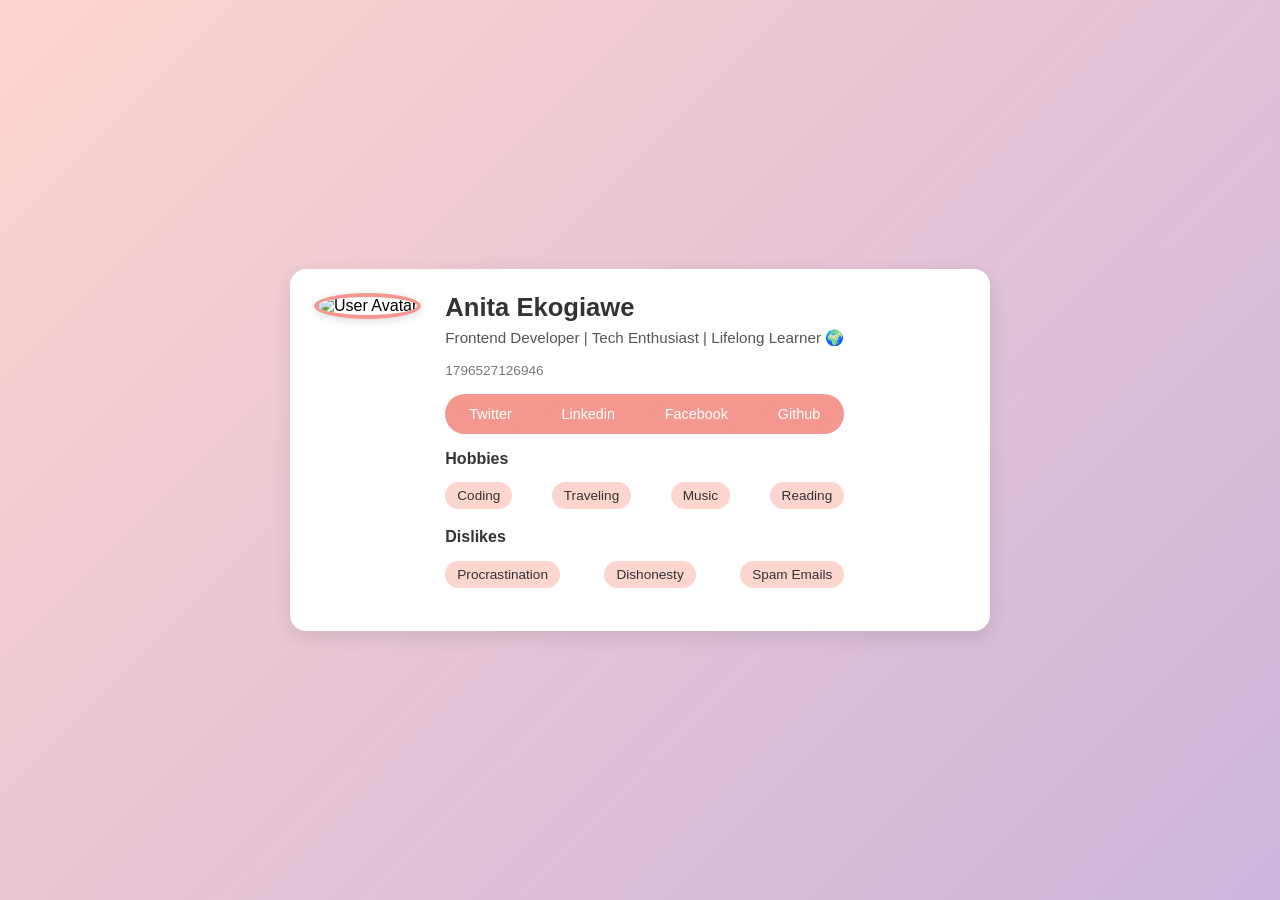
==== index.html @ b5290504 "Add files via upload" ====
<!DOCTYPE html>
<html lang="en">
<head>
    <meta charset="UTF-8">
    <meta name="viewport" content="width=device-width, initial-scale=1.0">
    <link rel="stylesheet" href="style.css">
    <title>Profile Card</title>
</head>
<body>
   <article data-testid="test-profile-card">

    <div class="profile-container">

      <!-- Avatar -->

        <figure>

            <img src="images/woman.png"alt="User Avatar" data-testid="test-user-avatar" />

        </figure>

      <!-- User Info -->

        <div class="profile-details">

            <h2 data-testid="test-user-name" aria-label="User Name">
                Anita Ekogiawe
            </h2>

            <p data-testid="test-user-bio">

                Frontend Developer | Tech Enthusiast | Lifelong Learner 🌍

            </p>

            <time data-testid="test-user-time"></time>

            <!-- Social Links -->
            <nav data-testid="test-user-social-links" aria-label="Social Links">

                <a 
                    href="https://twiter.com"  target="_blank"
                    rel="noopener noreferrer" data-testid="test-user-social-twitter">
                    Twitter
                </a>

                <a
                    href="https://linkedin.com"
                    target="_blank"
                    rel="noopener noreferrer"
                    data-testid="test-user-social-linkedin">
                    
                    Linkedin
                </a>

                <a
                    href="https://facebook.com"
                    target="_blank"
                    rel="noopener noreferrer"
                    data-testid="test-user-social-linkedin">
                    Facebook
                </a>

                <a
                    href="https://github.com"
                    target="_blank"
                    rel="noopener noreferrer"
                    data-testid="test-user-social-github">
                    Github
                    
                </a>

            </nav>
            

            <!-- Hobbies -->

            <section>
                <h3>Hobbies</h3>
                <ul data-testid="test-user-hobbies">
                    <li>Coding</li>
                    <li>Traveling</li>
                    <li>Music</li>
                    <li>Reading</li>
                </ul>
            </section>

            <!-- Dislikes -->

            <section>
                <h3>Dislikes</h3>
                <ul data-testid="test-user-dislikes">
                    <li>Procrastination</li>
                    <li>Dishonesty</li>
                    <li>Spam Emails</li>
                </ul>

            </section>

            

        </div>

    </div>

  </article>

    
  <script src="script.js"></script>
</body> 
</html>
---- style.css ----
* {
    box-sizing: border-box;
    margin: 0;
    padding: 0;
    font-family: "Poppins", sans-serif;
}

body {
    background: linear-gradient(135deg, #fcd5ce, #cdb4db);
    display: flex;
    align-items: center;
    justify-content: center;
    min-height: 100vh;
    padding: 1rem;
}

/* ======== PROFILE CARD ======== */

article[data-testid="test-profile-card"] {
    background-color: #fff;
    border-radius: 1rem;
    box-shadow: 0 6px 18px rgba(0, 0, 0, 0.1);
    max-width: 700px;
    width: 100%;
    display: flex;
    flex-direction: column;
    overflow: hidden;
    transition: transform 0.3s ease;
}

article:hover { 
    transform: translateY(-5px);
}

/* ======== LAYOUT ======== */

.profile-container {
    display: flex;
    flex-direction: column;
    align-items: center;
    text-align: center;
    padding: 1.5rem;
    gap: 1.5rem;
}

@media (min-width: 700px) {
    .profile-container {
        flex-direction: row;
        text-align: left;
        align-items: flex-start;
    }
   
}

/* ======== AVATAR ======== */

figure {
    margin: 0;
}

[data-testid="test-user-avatar"] {
    width: 140px;
    height: 140px;
    border-radius: 50%;
    object-fit: cover;
    border: 4px solid #f4978e;
    box-shadow: 0 2px 8px rgba(0, 0, 0, 0.15);
}

/* ======== TEXT CONTENT ======== */
h2 {
    font-size: 1.6rem;
    color: #333;
    margin-bottom: 0.3rem;
}

[data-testid="test-user-bio"] {
    color: #555;
    font-size: 0.95rem;
    margin-bottom: 0.8rem;
    line-height: 1.4;
}

[data-testid="test-user-time"] {
    font-size: 0.85rem;
    color: #777;
    margin-bottom: 1rem;
    display: inline-block;
}

/* ======== SOCIAL LINKS ======== */
[data-testid="test-user-social-links"] {
    display: flex;
    justify-content: space-between;
    flex-wrap: wrap;
    gap: 10px;
    margin-bottom: 1rem;
    
}
[data-testid^="test-user-social-"] {
    background-color: #f4978e;
    color: white;
    text-decoration: none;
    padding: 6px 12px;
    border-radius: 20px;
    font-size: 0.9rem;
    transition: background-color 0.3s;
}

[data-testid^="test-user-social-"]:hover,

[data-testid^="test-user-social-"]:focus {
    background: #e76f51;
    outline: none;
}

/* ======== LIST SECTIONS ======== */

section { 
    margin-bottom: 1.2rem;
} 

section h3 {
    color: #333;
    margin-bottom: 0.9rem;
    font-size: 1rem;
}

 ul{
        list-style: none;
        display: flex;
        justify-content: space-between;
        flex-wrap: wrap;
        /* gap: 0.5rem  */
    }

li {
    background: #fcd5ce;
    color: #333;
   padding: 6px 12px;
    border-radius: 20px;
    font-size: 0.85rem;
}

li:hover {
    background: #f4978e;
    color: #fff;
}

/* ======== RESPONSIVENESS ======== */

@media (max-width: 480px) {

    [data-testid="test-user-avatar"] {
        width: 100px;
        height: 100px;
    }

    header h2 {
        font-size: 1.3rem;
    }

    [data-testid="test-user-bio"] {
        font-size: 0.85rem;

    }

   
}
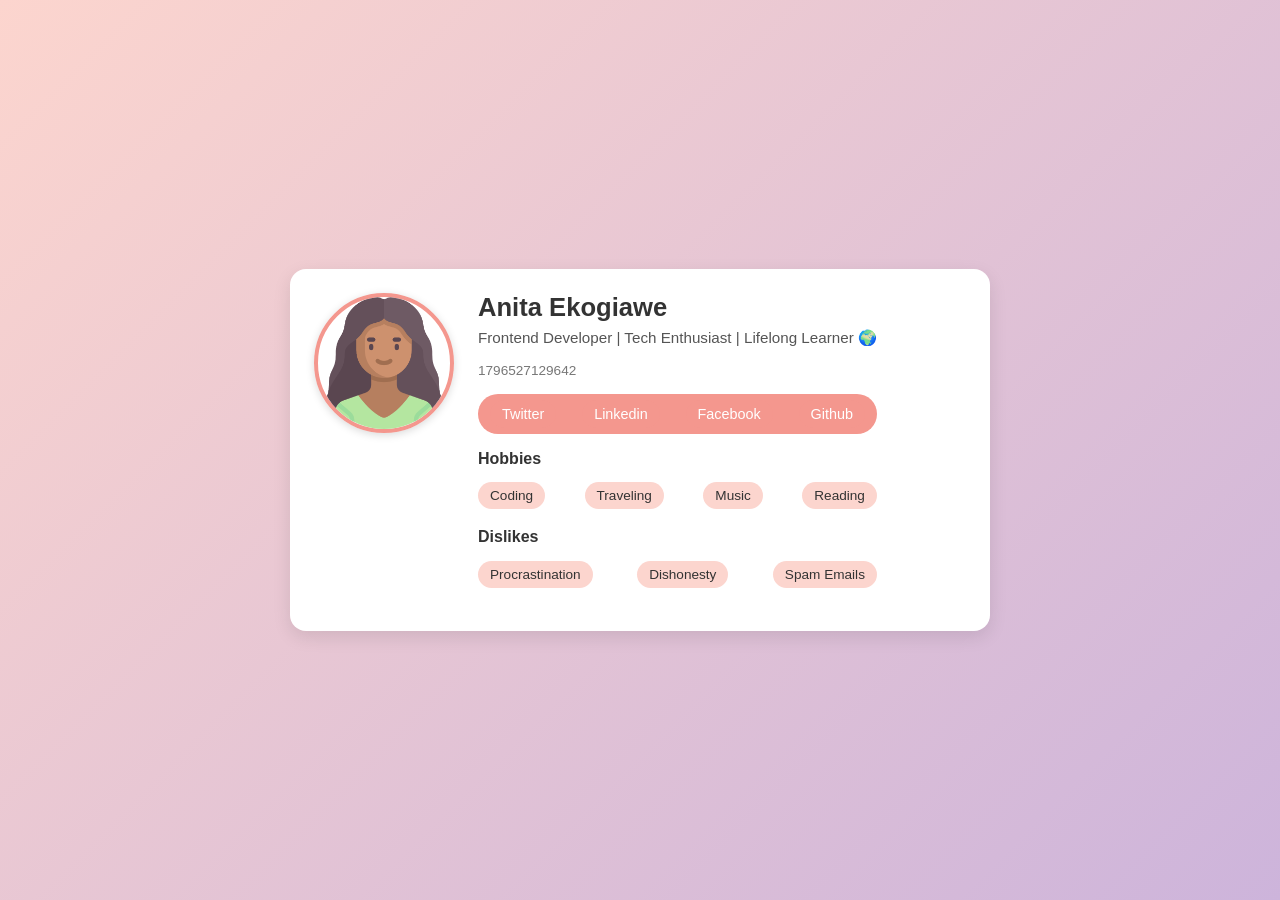
==== commit edd1ce17: "Update index.html" ====
--- a/index.html
+++ b/index.html
@@ -15,7 +15,7 @@
 
         <figure>
 
-            <img src="images/woman.png"alt="User Avatar" data-testid="test-user-avatar" />
+            <img src="woman.png"alt="User Avatar" data-testid="test-user-avatar" />
 
         </figure>
 
@@ -108,4 +108,5 @@
     
   <script src="script.js"></script>
 </body> 
-</html>+
+</html>
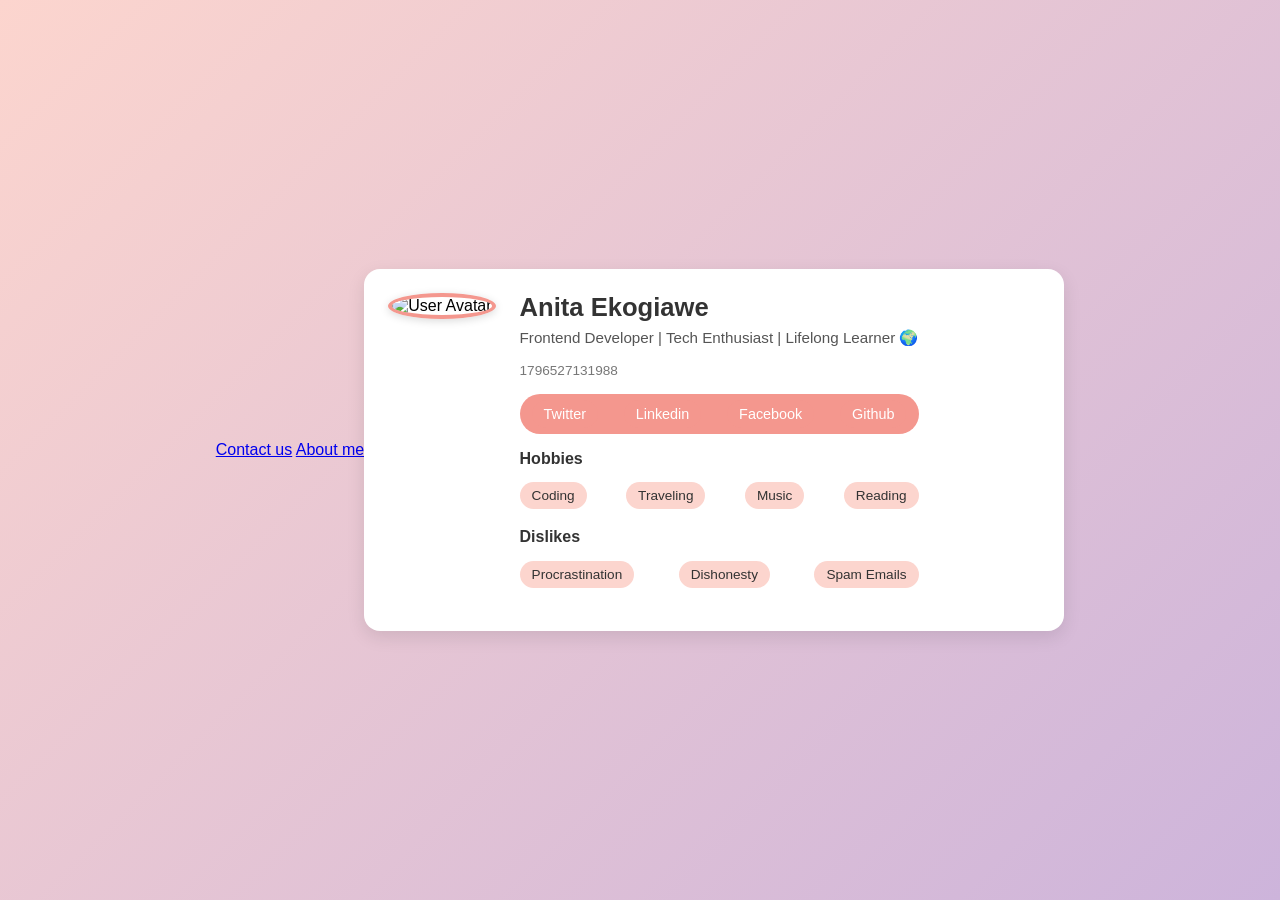
==== commit 0ad50497: "second commit" ====
--- a/index.html
+++ b/index.html
@@ -7,7 +7,14 @@
     <title>Profile Card</title>
 </head>
 <body>
+        <div class="new-nav">
+            <nav id="nav-link" aria-label="Navigation Links">
+                <a href="contactus.html">Contact us</a>
+                <a href="aboutme.html">About me</a>
+            </nav>
+        </div>
    <article data-testid="test-profile-card">
+       
 
     <div class="profile-container">
 
@@ -15,7 +22,7 @@
 
         <figure>
 
-            <img src="woman.png"alt="User Avatar" data-testid="test-user-avatar" />
+            <img src="images/woman.png"alt="User Avatar" data-testid="test-user-avatar" />
 
         </figure>
 
@@ -108,5 +115,4 @@
     
   <script src="script.js"></script>
 </body> 
-
-</html>
+</html>
